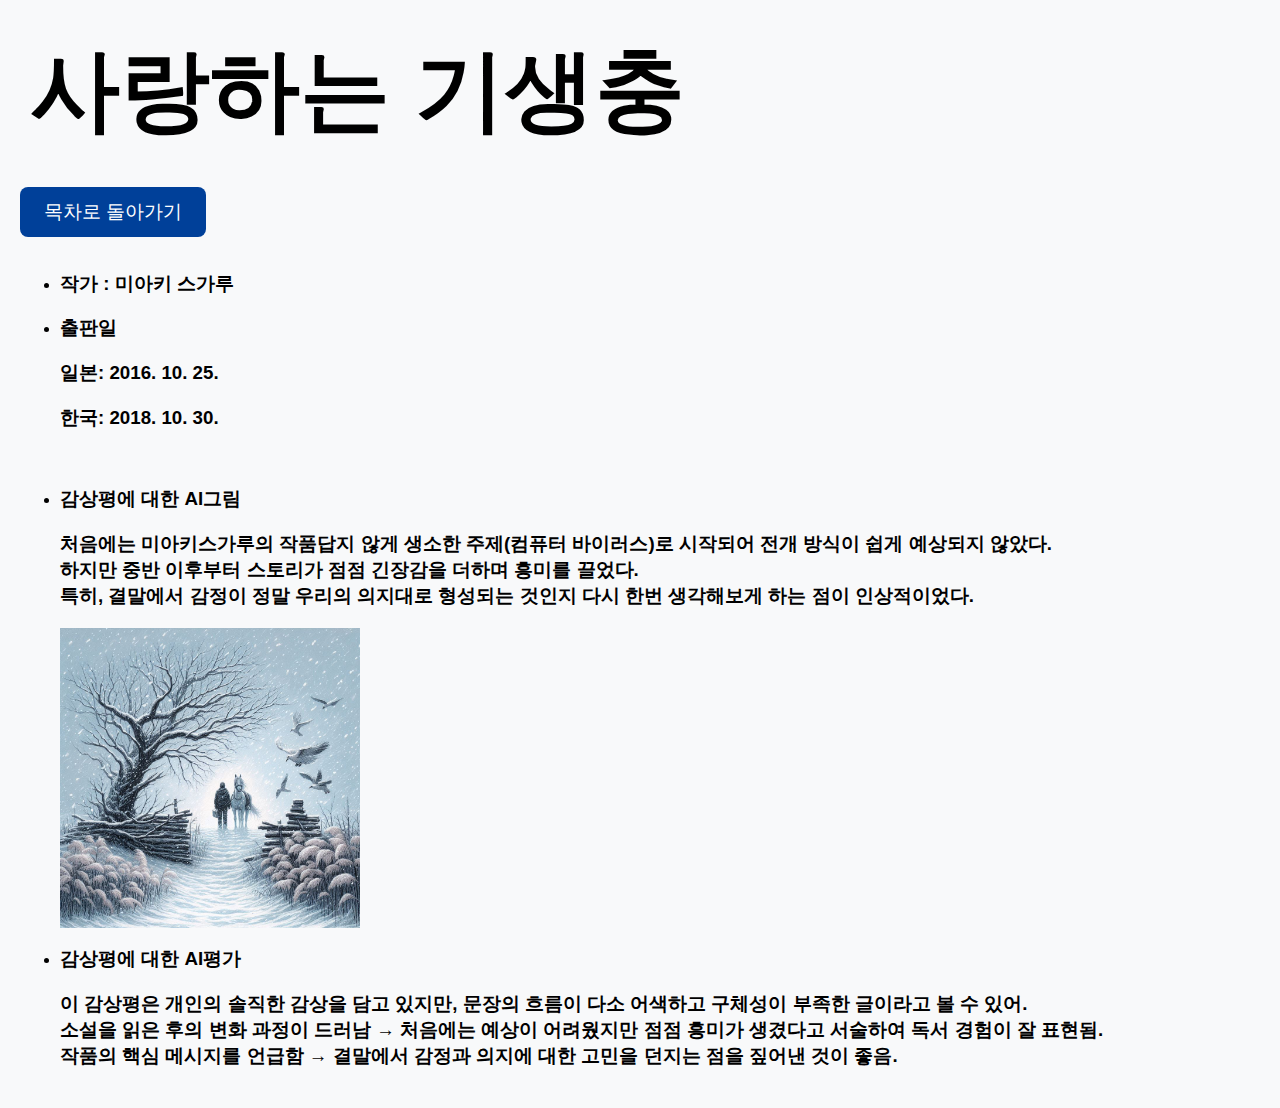
==== Parasite_in_Love.html @ 80167da7 "asdf" ====
<html><head>
    <title>Parasite in Love</title>
    <link rel="stylesheet" type="text/css" href="styles.css">
</head>
<body>

<h1>
    사랑하는 기생충
</h1>
<a href="index.html" class="button">목차로 돌아가기</a>
<ul>
    <li><h3>작가 : 미아키 스가루</h3></li>
    <li><h3>출판일</h3></li>
    <h3>일본: 2016. 10. 25.</h3>
    <h3>한국: 2018. 10. 30.</h3> <br>
    <li><h3>감상평에 대한 AI그림</h3></li>
    <h3>처음에는 미아키스가루의 작품답지 않게 생소한 주제(컴퓨터 바이러스)로 시작되어 전개 방식이 쉽게 예상되지 않았다. <br>
        하지만 중반 이후부터 스토리가 점점 긴장감을 더하며 흥미를 끌었다. <br>
        특히, 결말에서 감정이 정말 우리의 의지대로 형성되는 것인지 다시 한번 생각해보게 하는 점이 인상적이었다.
    </h3>
    <img src="사랑하는 기생충.png" width="300px">
    <li><h3>감상평에 대한 AI평가</h3></li>
    <h3>이 감상평은 개인의 솔직한 감상을 담고 있지만, 문장의 흐름이 다소 어색하고 구체성이 부족한 글이라고 볼 수 있어.<br>
        소설을 읽은 후의 변화 과정이 드러남 → 처음에는 예상이 어려웠지만 점점 흥미가 생겼다고 서술하여 독서 경험이 잘 표현됨. <br>
        작품의 핵심 메시지를 언급함 → 결말에서 감정과 의지에 대한 고민을 던지는 점을 짚어낸 것이 좋음.
    </h3>
</ul>



</body></html>
---- styles.css ----
/* 전체 페이지 스타일 */
body {
    font-family: Arial, sans-serif;
    background-color: #f8f9fa;
    margin: 0;
    padding: 20px;
}

/* 모든 텍스트 요소를 왼쪽 정렬 */
h1, h2, p {
    text-align: left;
    margin: 10px;
}

h1 {
    font-size: 90px;
    margin-bottom: 20px;
}
h2 {
    font-size: 50px;
    margin-top: 10px;
}
/* 버튼 스타일 */
.button {
    display: inline-block;
    padding: 12px 24px;
    margin: 15px 0;
    font-size: 1.2em;
    text-decoration: none;
    color: white;
    background-color: #004099;  
    border-radius: 8px;
    transition: background-color 0.3s ease, transform 0.4s ease;
}

.button:hover {
    background-color: #0056b3;
    transform: scale(1.2);
}

.button:active {
    background-color: #003d82;
    transform: scale(0.98);
}

/* 버튼을 왼쪽 정렬 */
p a.button {
    display: block;
    width: fit-content;
    text-align: center;
    margin-left: 20px;
}
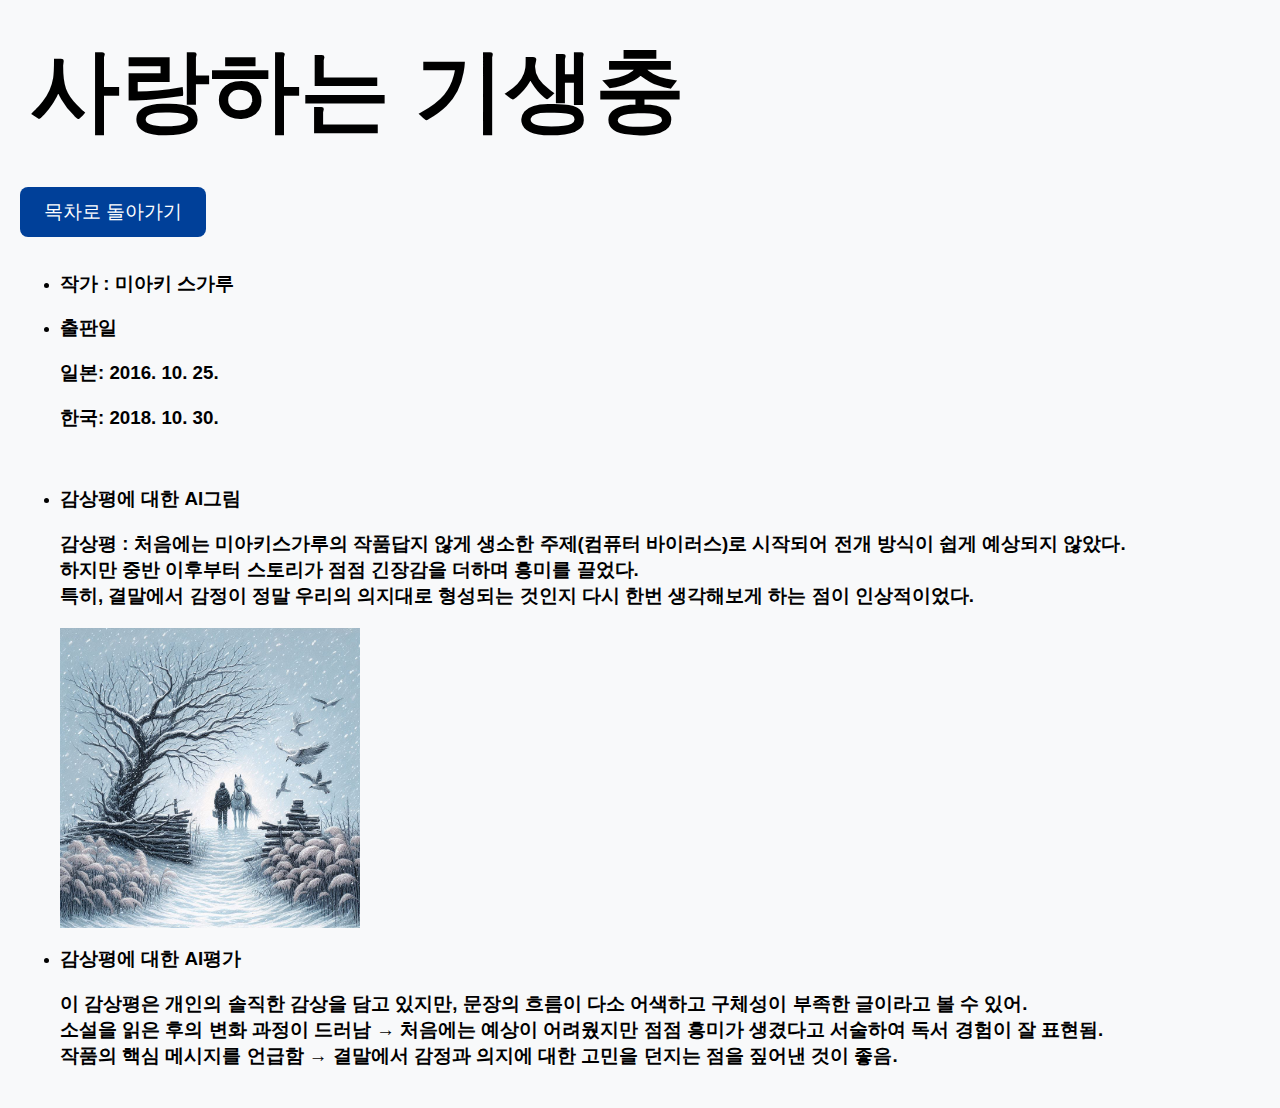
==== commit 5a3b9264: "사람하는 기생충 최좀" ====
--- a/Parasite_in_Love.html
+++ b/Parasite_in_Love.html
@@ -14,7 +14,7 @@
     <h3>일본: 2016. 10. 25.</h3>
     <h3>한국: 2018. 10. 30.</h3> <br>
     <li><h3>감상평에 대한 AI그림</h3></li>
-    <h3>처음에는 미아키스가루의 작품답지 않게 생소한 주제(컴퓨터 바이러스)로 시작되어 전개 방식이 쉽게 예상되지 않았다. <br>
+    <h3>감상평 : 처음에는 미아키스가루의 작품답지 않게 생소한 주제(컴퓨터 바이러스)로 시작되어 전개 방식이 쉽게 예상되지 않았다. <br>
         하지만 중반 이후부터 스토리가 점점 긴장감을 더하며 흥미를 끌었다. <br>
         특히, 결말에서 감정이 정말 우리의 의지대로 형성되는 것인지 다시 한번 생각해보게 하는 점이 인상적이었다.
     </h3>
@@ -28,4 +28,4 @@
 
 
 
-</body></html>+</body></html>
